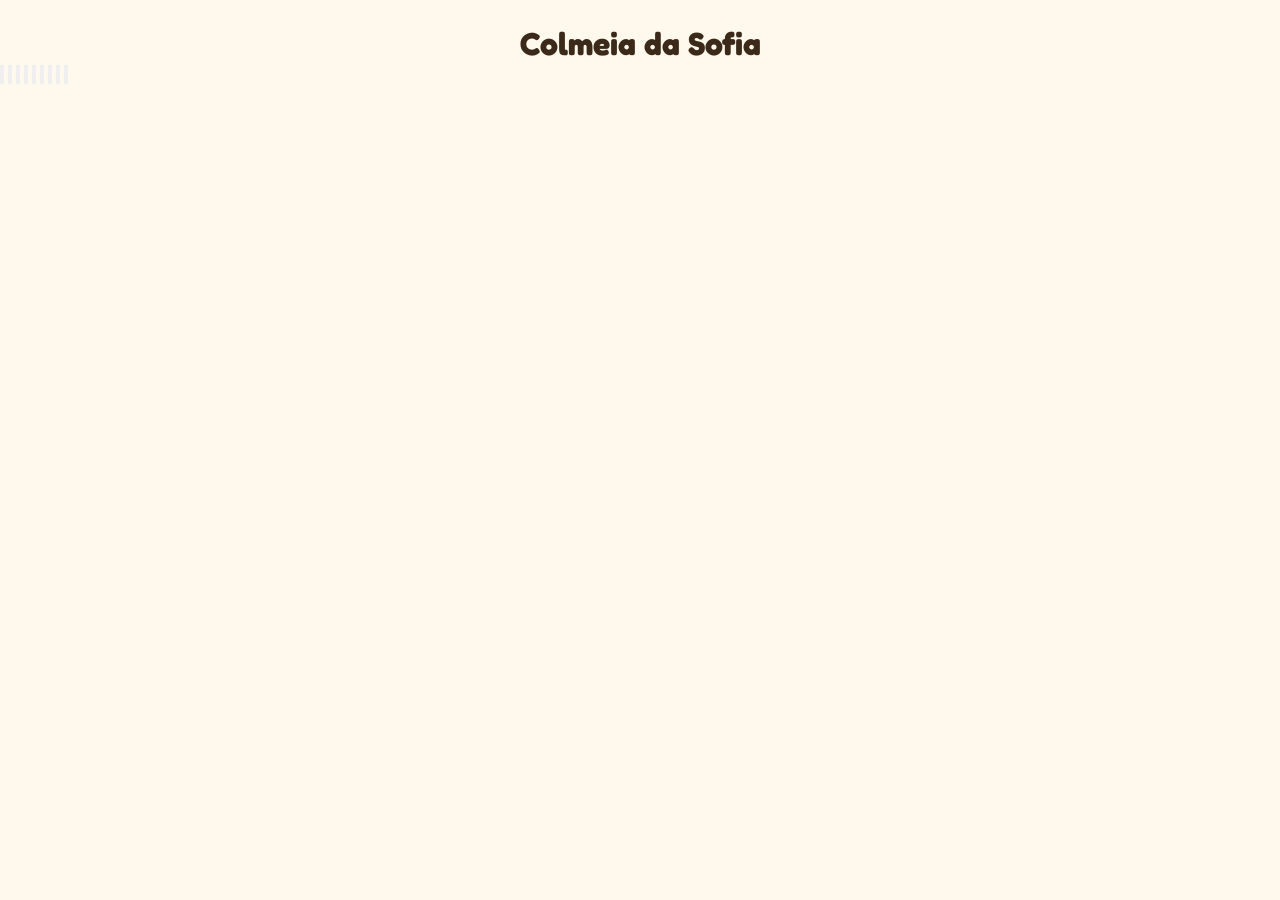
==== animais.html @ c7a98d09 "feat: cria página de animais" ====
<!doctype html>
<html lang="pt-BR">
  <head>
    <meta charset="UTF-8" />
    <meta name="viewport" content="width=device-width, initial-scale=1.0" />
    <link rel="stylesheet" href="css/style.css" />
    <link rel="stylesheet" href="css/animais.css" />
    <link rel="icon" type="image/svg+xml" href="favicon.svg" />
    <script src="js/animais.js" defer></script>
    <title>Colmeia da Sofia</title>
  </head>
  <body>
    <h1>Colmeia da Sofia</h1>
    <main>
      <div class="container-animais">
        <button
          class="botao-animal"
          data-animal="cachorro"
          aria-label="cachorro"
        >
          <img src="assets/animais/cachorro.svg" alt="" />
        </button>
        <button class="botao-animal" data-animal="gato" aria-label="gato">
          <img src="assets/animais/gato.svg" alt="" />
        </button>
        <button class="botao-animal" data-animal="abelha" aria-label="abelha">
          <img src="assets/animais/abelha.svg" alt="" />
        </button>
        <button class="botao-animal" data-animal="macaco" aria-label="macaco">
          <img src="assets/animais/macaco.svg" alt="" />
        </button>
        <button
          class="botao-animal"
          data-animal="elefante"
          aria-label="elefante"
        >
          <img src="assets/animais/elefante.svg" alt="" />
        </button>
        <button class="botao-animal" data-animal="girafa" aria-label="girafa">
          <img src="assets/animais/girafa.svg" alt="" />
        </button>
        <button
          class="botao-animal"
          data-animal="hipopotamo"
          aria-label="hipopótamo"
        >
          <img src="assets/animais/hipopotamo.svg" alt="" />
        </button>
        <button class="botao-animal" data-animal="vaca" aria-label="vaca">
          <img src="assets/animais/vaca.svg" alt="" />
        </button>
        <button class="botao-animal" data-animal="galinha" aria-label="galinha">
          <img src="assets/animais/galinha.svg" alt="" />
        </button>
      </div>
      <p class="nome-animal"></p>
    </main>
  </body>
</html>
---- css/style.css ----
@import url("https://fonts.googleapis.com/css2?family=Fredoka:wght@400..700&family=Nunito:wght@400..700&display=swap");

:root {
  --fonte-titulo: "Fredoka", sans-serif;
  --fonte-texto: "Nunito", sans-serif;

  --cor-fundo: #fff8ec;
  --cor-texto: #3b2a1a;
  --cor-destaque: #b86e00;
  --cor-detalhes: #f4a3a3;
  --cor-detalhes-alternativo: #e3f2ff;
  --cor-hover: #ffc93c;

  --raio-card: 13px;
  --raio-botao: 50%;

  --botao-verde: #8bbf72;
  --botao-vermelho: #e97970;
  --botao-azul: #75bde8;
  --botao-amarelo: #ffc93c;
}

* {
  margin: 0;
  padding: 0;
  box-sizing: border-box;
}

body {
  min-height: 100dvh;
  background-color: var(--cor-fundo);
  color: var(--cor-texto);
  font-family: var(--fonte-texto);
}

h1,
h2,
h3 {
  font-family: var(--fonte-titulo);
}

h1 {
  padding: 1.5rem 1rem 0;
  text-align: center;
}

.container-cores {
  display: grid;
  grid-template-columns: repeat(2, 1fr);
  gap: 1.5rem;
  padding: 1.5rem;
  max-width: 640px;
  margin: 0 auto;
}

.botao-cor {
  width: 100%;
  aspect-ratio: 1 / 1;
  border: none;
  border-radius: var(--raio-botao);
  cursor: pointer;
  transition: transform 0.15s ease;
}

.botao-cor:active {
  transform: scale(0.9);
}

.botao-cor:focus-visible {
  outline: 3px solid var(--cor-texto);
  outline-offset: 4px;
}

[data-cor="vermelho"] {
  background: var(--botao-vermelho);
}
[data-cor="verde"] {
  background: var(--botao-verde);
}
[data-cor="azul"] {
  background: var(--botao-azul);
}
[data-cor="amarelo"] {
  background: var(--botao-amarelo);
}

.nome-cor {
  min-height: 4rem;
  font-family: var(--fonte-titulo);
  font-size: 3rem;
  font-weight: 700;
  text-align: center;
}

@media (min-width: 768px) {
  .container-cores {
    gap: 3rem;
    padding: 3rem;
  }
}
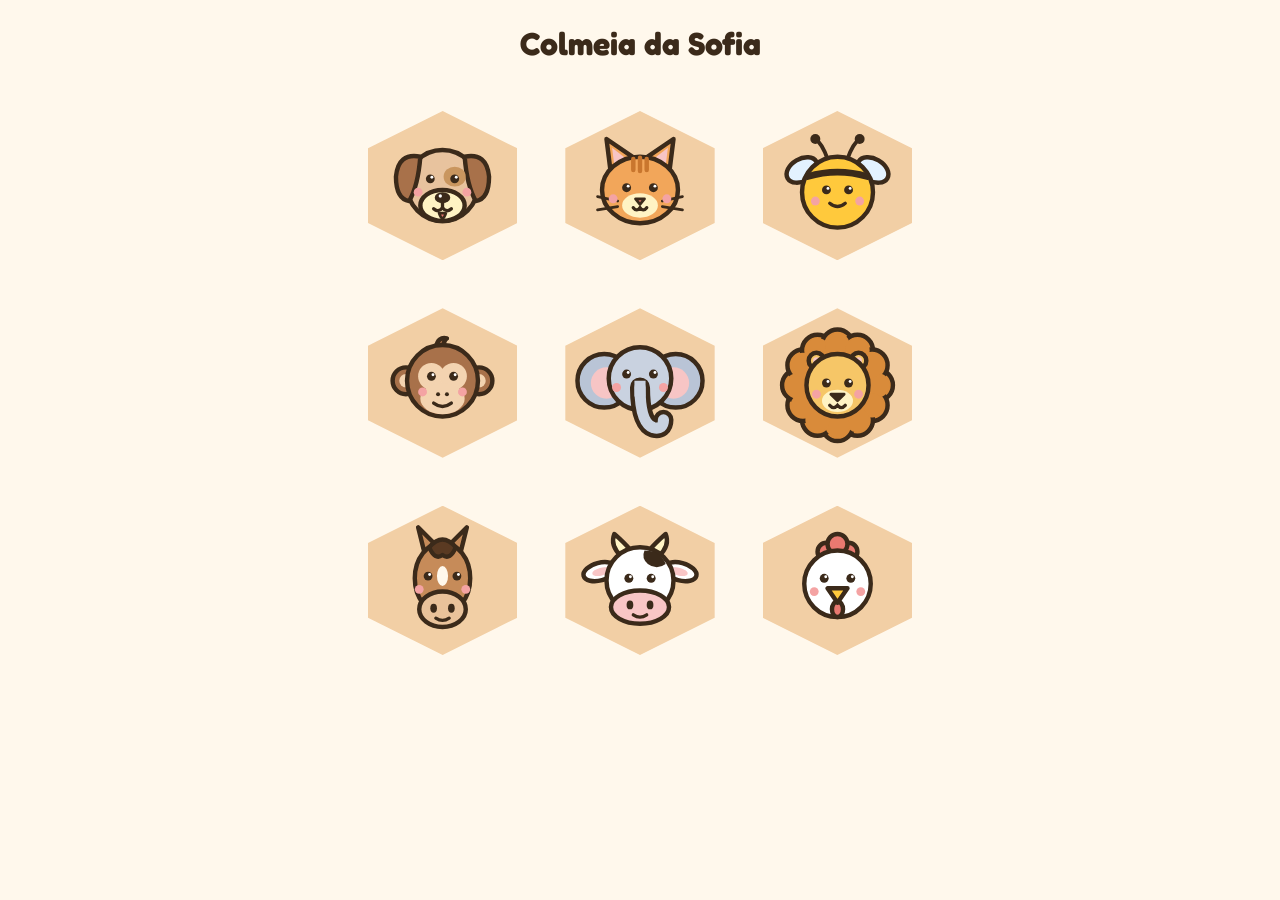
==== commit 9838c212: "feat: troca animais por leão e cavalo" ====
--- a/animais.html
+++ b/animais.html
@@ -36,15 +36,11 @@
         >
           <img src="assets/animais/elefante.svg" alt="" />
         </button>
-        <button class="botao-animal" data-animal="girafa" aria-label="girafa">
-          <img src="assets/animais/girafa.svg" alt="" />
+        <button class="botao-animal" data-animal="leao" aria-label="leão">
+          <img src="assets/animais/leao.svg" alt="" />
         </button>
-        <button
-          class="botao-animal"
-          data-animal="hipopotamo"
-          aria-label="hipopótamo"
-        >
-          <img src="assets/animais/hipopotamo.svg" alt="" />
+        <button class="botao-animal" data-animal="cavalo" aria-label="cavalo">
+          <img src="assets/animais/cavalo.svg" alt="" />
         </button>
         <button class="botao-animal" data-animal="vaca" aria-label="vaca">
           <img src="assets/animais/vaca.svg" alt="" />
--- a/css/style.css
+++ b/css/style.css
@@ -8,7 +8,7 @@
   --cor-texto: #3b2a1a;
   --cor-destaque: #b86e00;
   --cor-detalhes: #f4a3a3;
-  --cor-detalhes-alternativo: #e3f2ff;
+  --cor-detalhes-alternativo: #f2cfa5;
   --cor-hover: #ffc93c;
 
   --raio-card: 13px;
--- a/css/animais.css
+++ b/css/animais.css
@@ -0,0 +1,43 @@
+.container-animais {
+  display: grid;
+  grid-template-columns: repeat(3, 1fr);
+  gap: 1.5rem;
+  padding: 1.5rem;
+  max-width: 640px;
+  margin: 0 auto;
+}
+.botao-animal {
+  width: 100%;
+  aspect-ratio: 1 / 1;
+  border: none;
+  clip-path: polygon(50% 0%, 100% 25%, 100% 75%, 50% 100%, 0% 75%, 0% 25%);
+  cursor: pointer;
+  transition: transform 0.15s ease;
+  background-color: var(--cor-detalhes-alternativo);
+  padding: 0.5rem;
+}
+.botao-animal:active {
+  transform: scale(0.9);
+}
+.botao-animal:focus-visible {
+  outline: none;
+  background-color: var(--cor-hover);
+}
+.botao-animal img {
+  width: 100%;
+  display: block;
+}
+.nome-animal {
+  min-height: 4rem;
+  font-family: var(--fonte-titulo);
+  font-size: 3rem;
+  font-weight: 700;
+  text-align: center;
+}
+
+@media (min-width: 768px) {
+  .container-animais {
+    gap: 3rem;
+    padding: 3rem;
+  }
+}
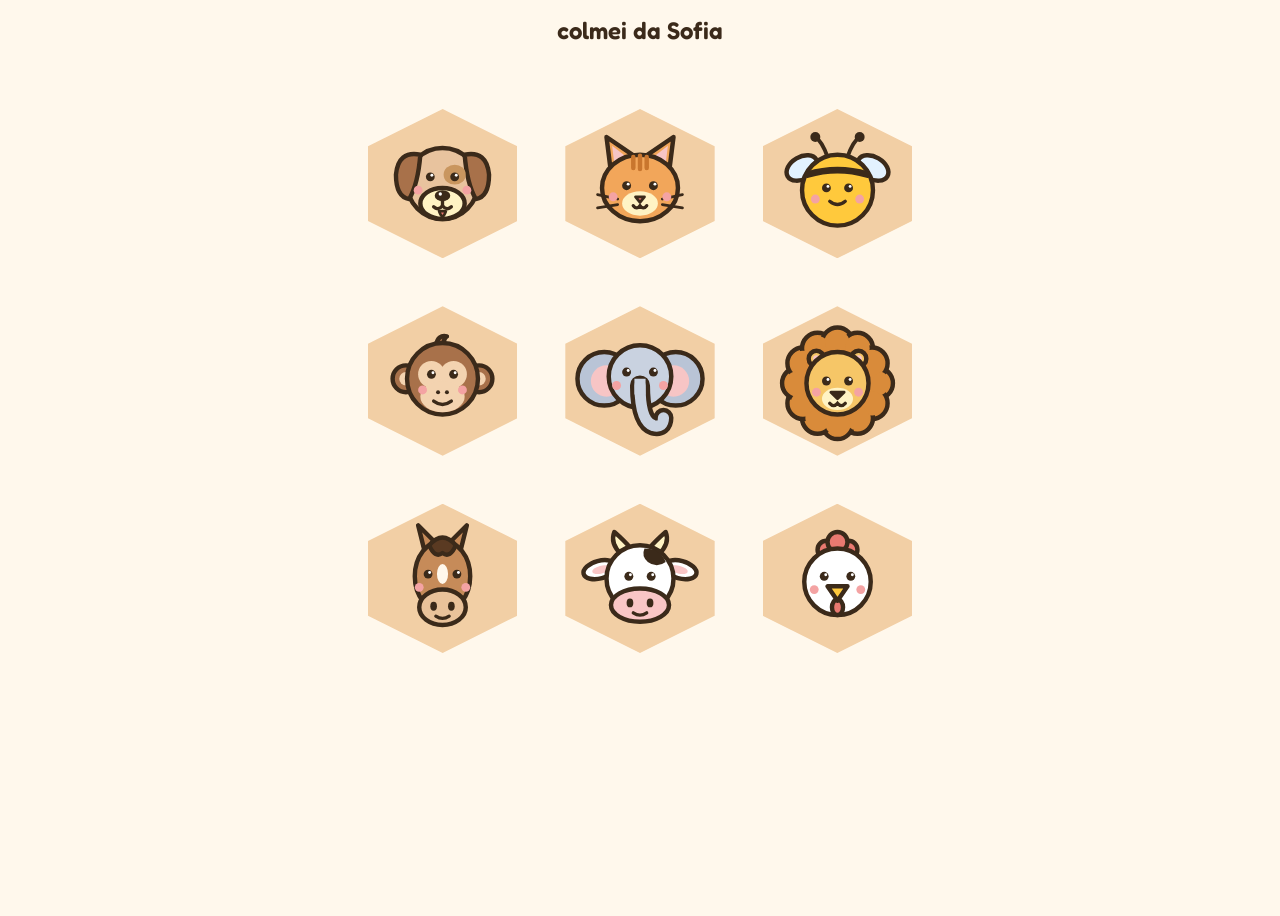
==== commit 275dd4b1: "feat: cria menu inicial com cards de animais e cores e temporariamente o voltar no titulo site" ====
--- a/animais.html
+++ b/animais.html
@@ -10,7 +10,7 @@
     <title>Colmeia da Sofia</title>
   </head>
   <body>
-    <h1>Colmeia da Sofia</h1>
+    <a href="index.html" class="voltar"> colmei da Sofia </a>
     <main>
       <div class="container-animais">
         <button
--- a/css/style.css
+++ b/css/style.css
@@ -8,7 +8,7 @@
   --cor-texto: #3b2a1a;
   --cor-destaque: #b86e00;
   --cor-detalhes: #f4a3a3;
-  --cor-detalhes-alternativo: #f2cfa5;
+  --cor-fundo-card: #f2cfa5;
   --cor-hover: #ffc93c;
 
   --raio-card: 13px;
@@ -98,3 +98,13 @@
     padding: 3rem;
   }
 }
+.voltar {
+  display: block;
+  text-decoration: none;
+  color: var(--cor-texto);
+  font-family: var(--fonte-titulo);
+  font-weight: 600;
+  font-size: 1.5rem;
+  text-align: center;
+  margin: 1rem;
+}
--- a/css/animais.css
+++ b/css/animais.css
@@ -13,7 +13,7 @@
   clip-path: polygon(50% 0%, 100% 25%, 100% 75%, 50% 100%, 0% 75%, 0% 25%);
   cursor: pointer;
   transition: transform 0.15s ease;
-  background-color: var(--cor-detalhes-alternativo);
+  background-color: var(--cor-fundo-card);
   padding: 0.5rem;
 }
 .botao-animal:active {
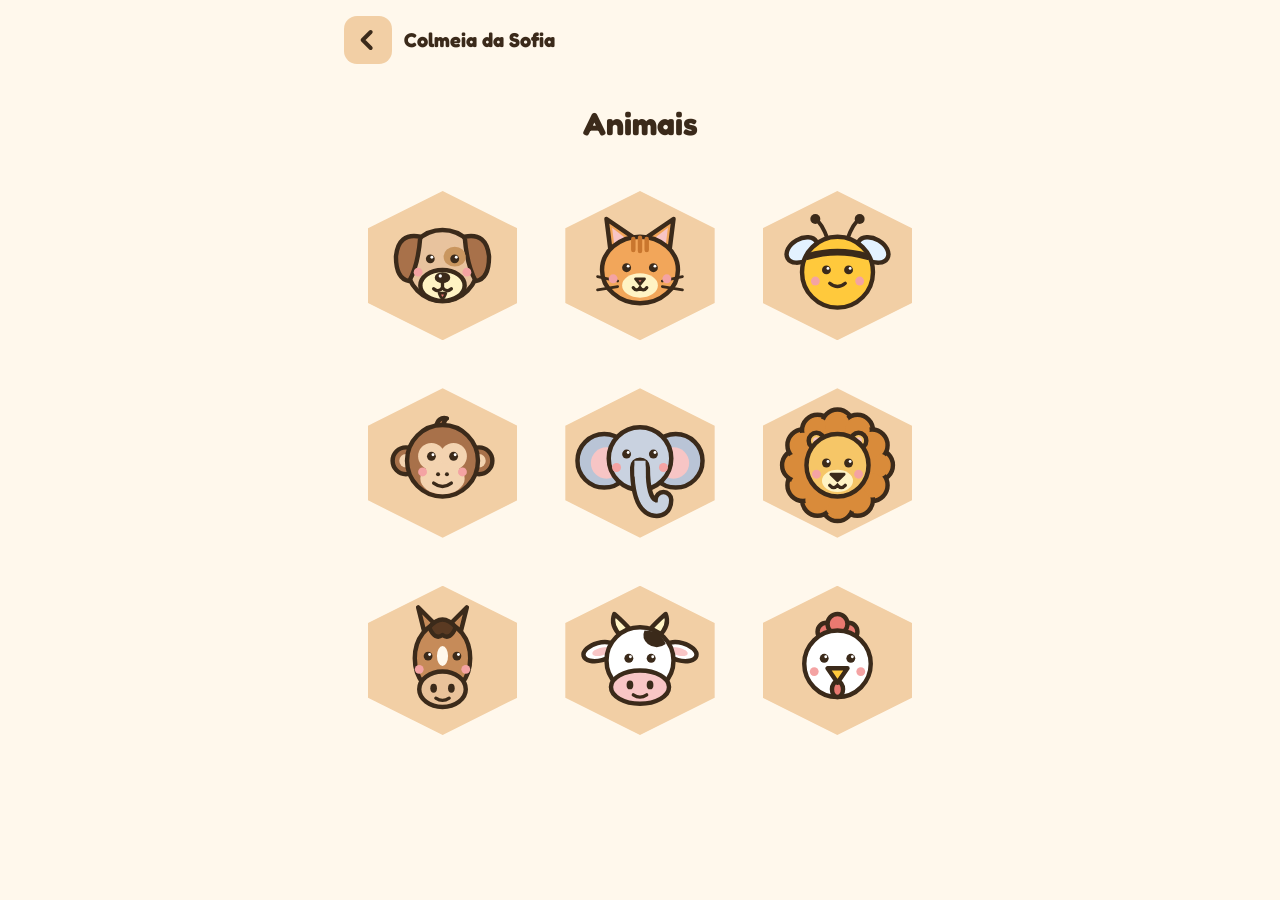
==== commit 93d24d3b: "feat: adiciona cabeçalho com botão de voltar" ====
--- a/animais.html
+++ b/animais.html
@@ -10,7 +10,14 @@
     <title>Colmeia da Sofia</title>
   </head>
   <body>
-    <a href="index.html" class="voltar"> colmei da Sofia </a>
+    <header class="cabecalho">
+      <a href="index.html" class="botao-voltar" aria-label="Voltar ao menu">
+        <img src="assets/img/voltar.svg" alt="" />
+      </a>
+      <a href="index.html" class="logo">Colmeia da Sofia</a>
+    </header>
+
+    <h1>Animais</h1>
     <main>
       <div class="container-animais">
         <button
--- a/css/style.css
+++ b/css/style.css
@@ -98,13 +98,40 @@
     padding: 3rem;
   }
 }
-.voltar {
+.cabecalho {
+  display: flex;
+  align-items: center;
+  gap: 0.75rem;
+  padding: 1rem 1.5rem;
+  max-width: 640px;
+  margin: 0 auto;
+}
+
+.botao-voltar {
+  width: 48px;
+  height: 48px;
+  flex-shrink: 0;
+  display: flex;
+  align-items: center;
+  justify-content: center;
+  background-color: var(--cor-fundo-card);
+  border-radius: var(--raio-card);
+  transition: transform 0.15s ease;
+}
+
+.botao-voltar:active {
+  transform: scale(0.9);
+}
+
+.botao-voltar img {
+  width: 32px;
   display: block;
+}
+
+.logo {
+  font-family: var(--fonte-titulo);
+  font-weight: 700;
+  font-size: 1.25rem;
+  color: var(--cor-texto);
   text-decoration: none;
-  color: var(--cor-texto);
-  font-family: var(--fonte-titulo);
-  font-weight: 600;
-  font-size: 1.5rem;
-  text-align: center;
-  margin: 1rem;
 }
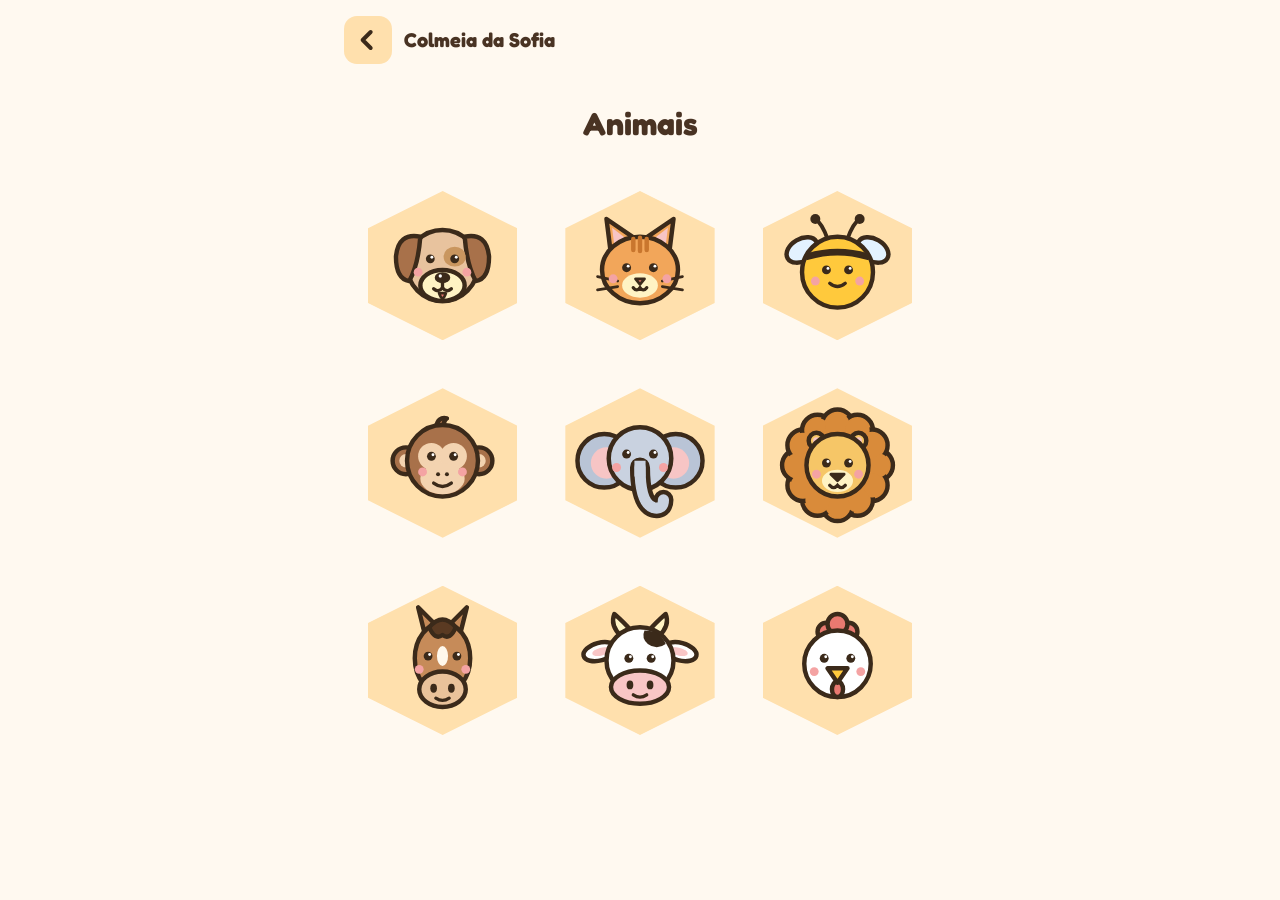
==== commit bbd6f1ee: "feat:adicionado aba de frutas" ====
--- a/animais.html
+++ b/animais.html
@@ -7,7 +7,7 @@
     <link rel="stylesheet" href="css/animais.css" />
     <link rel="icon" type="image/svg+xml" href="favicon.svg" />
     <script src="js/animais.js" defer></script>
-    <title>Colmeia da Sofia</title>
+    <title>Animais</title>
   </head>
   <body>
     <header class="cabecalho">
--- a/css/style.css
+++ b/css/style.css
@@ -4,20 +4,20 @@
   --fonte-titulo: "Fredoka", sans-serif;
   --fonte-texto: "Nunito", sans-serif;
 
-  --cor-fundo: #fff8ec;
-  --cor-texto: #3b2a1a;
-  --cor-destaque: #b86e00;
-  --cor-detalhes: #f4a3a3;
-  --cor-fundo-card: #f2cfa5;
-  --cor-hover: #ffc93c;
+  --cor-fundo: #fff9f0;
+  --cor-texto: #493323;
+  --cor-destaque: #a85d24;
+  --cor-detalhes: #f4a7a0;
+  --cor-fundo-card: #ffe0ad;
+  --cor-hover: #ffd166;
 
   --raio-card: 13px;
   --raio-botao: 50%;
 
-  --botao-verde: #8bbf72;
-  --botao-vermelho: #e97970;
-  --botao-azul: #75bde8;
-  --botao-amarelo: #ffc93c;
+  --botao-verde: #a8d5a2;
+  --botao-vermelho: #f5a09a;
+  --botao-azul: #a9d6f5;
+  --botao-amarelo: #ffd166;
 }
 
 * {
